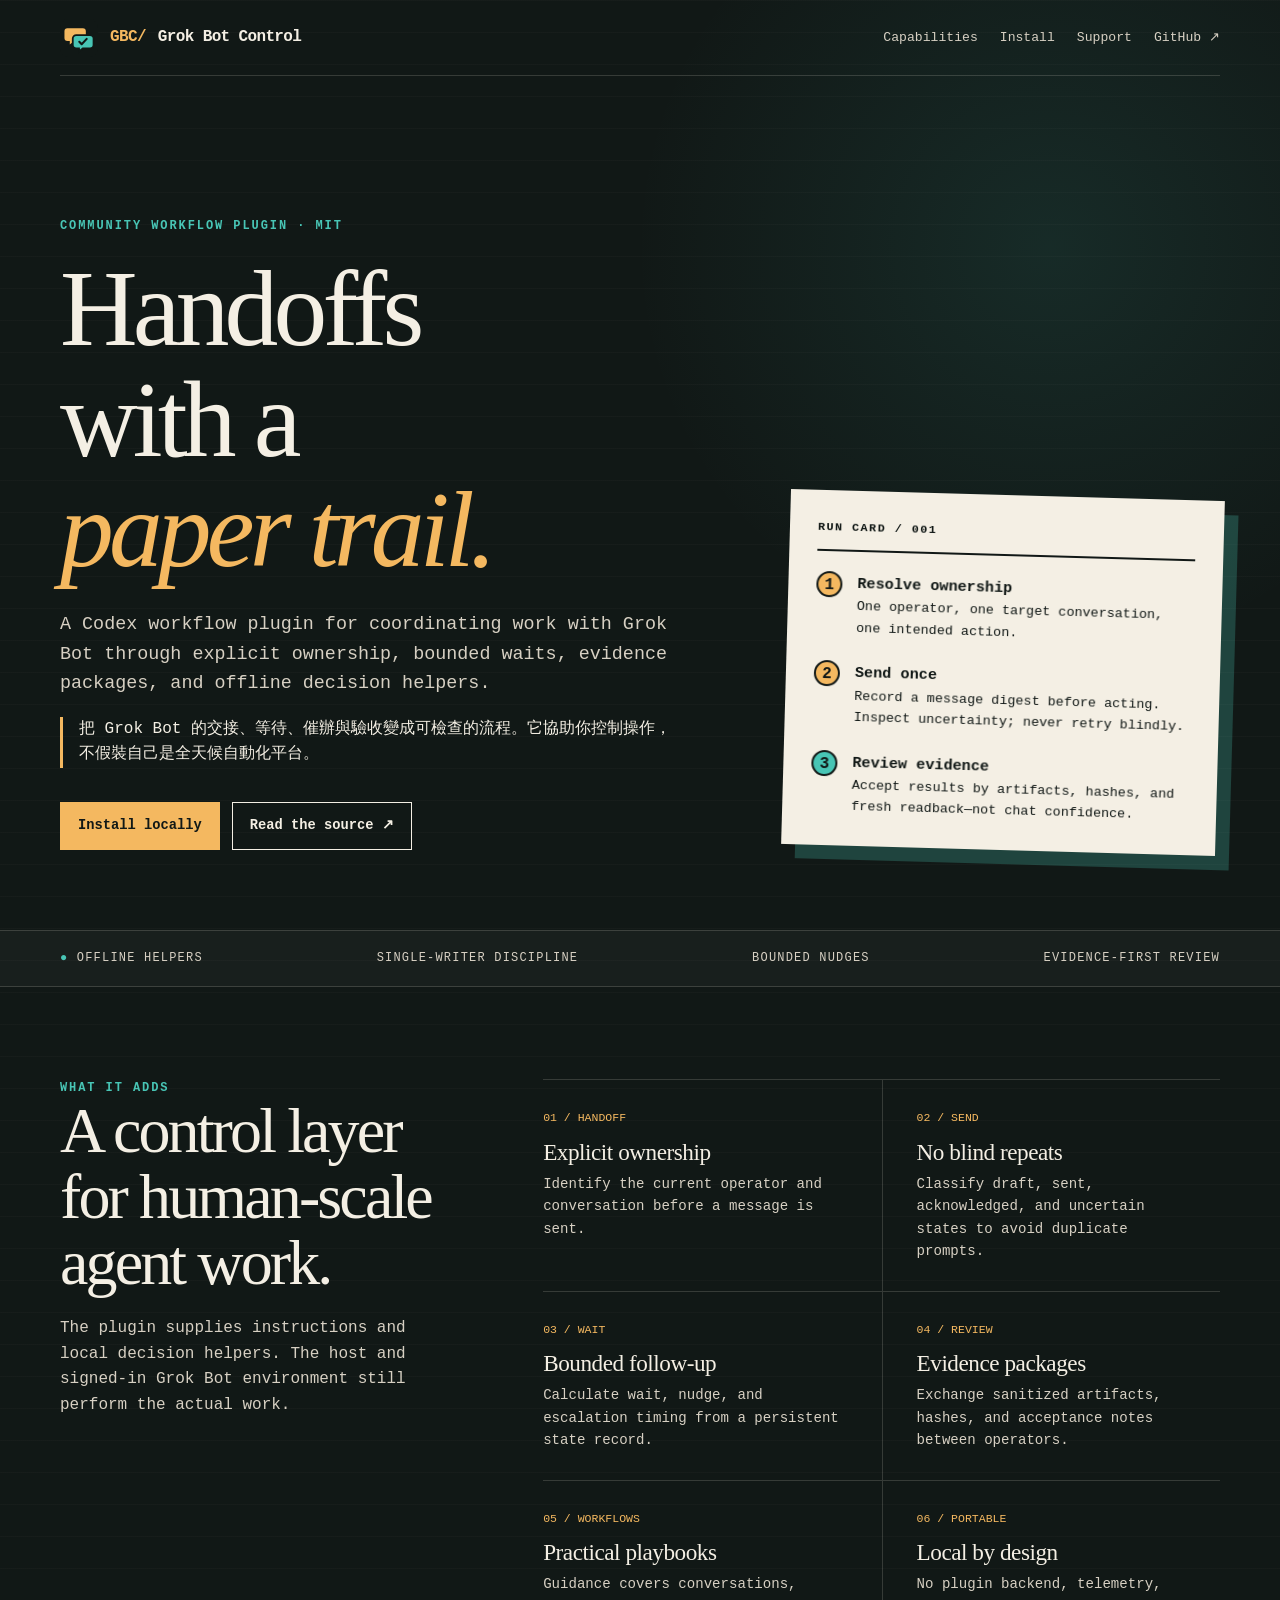
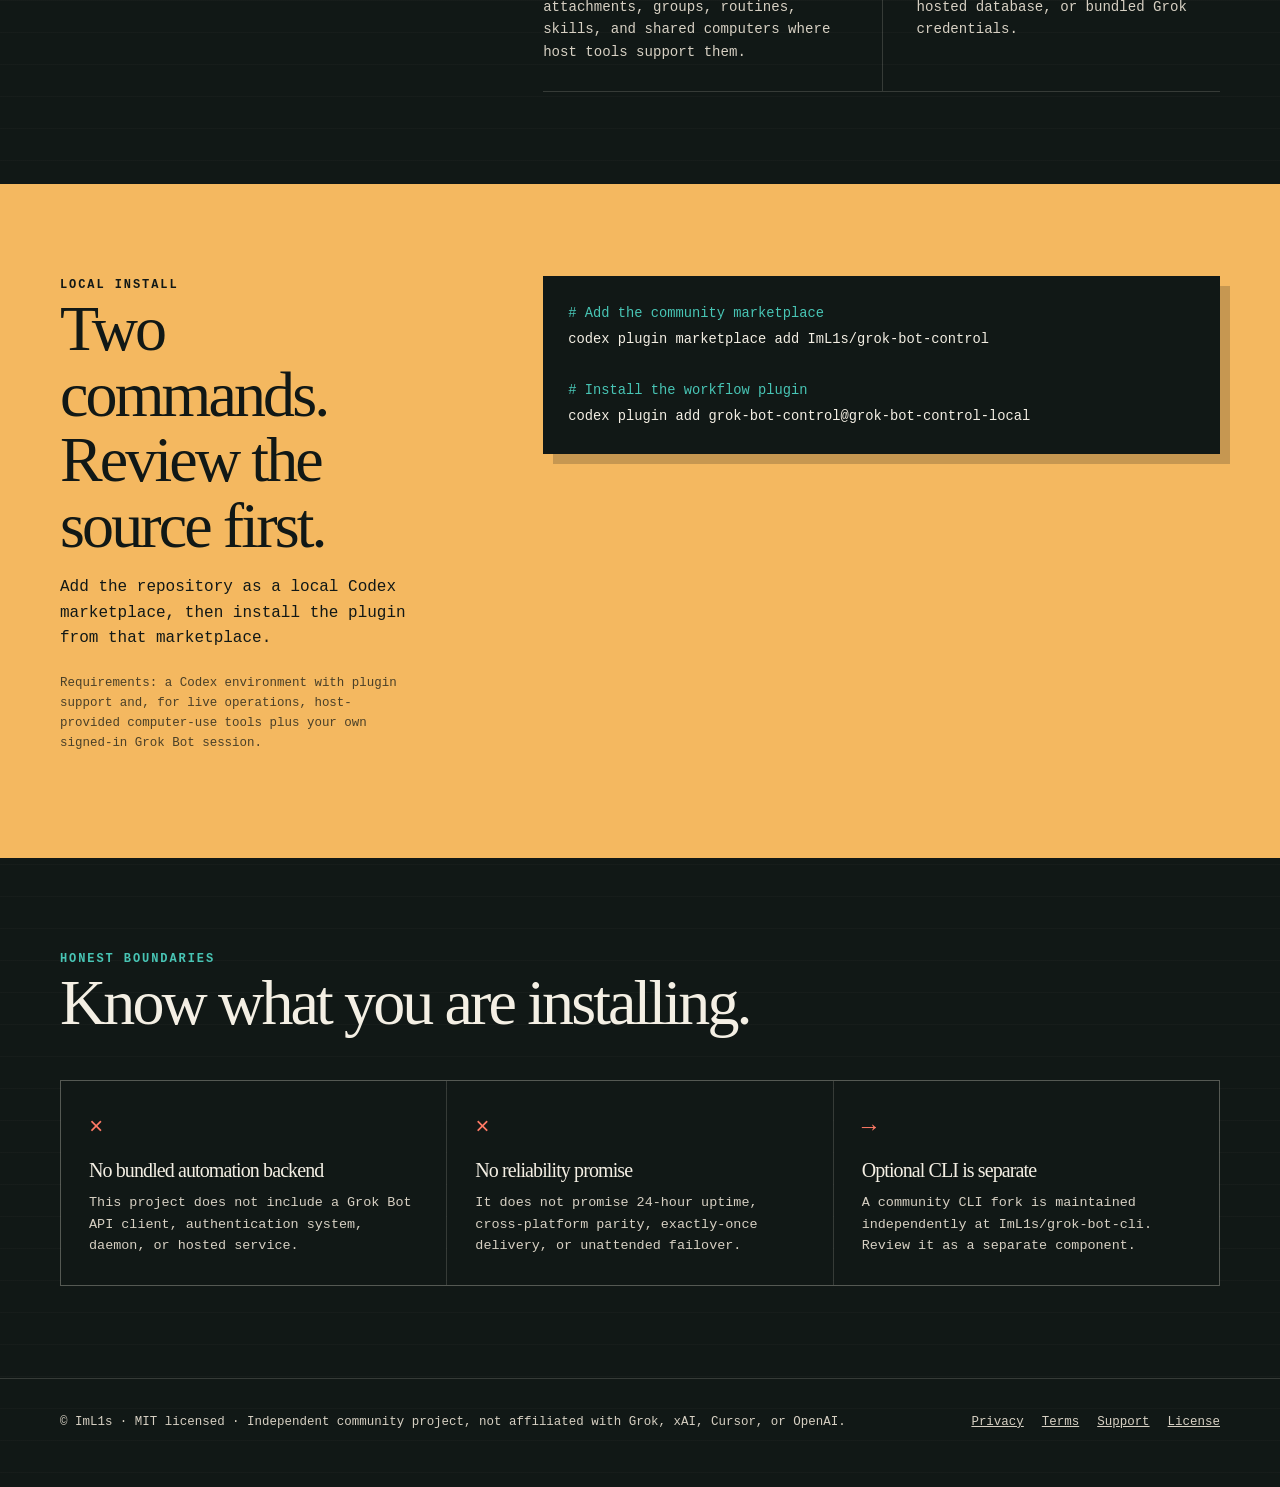
==== site/index.html @ 25c6bca8 "Release Grok Bot Control community plugin and public website" ====
<!doctype html>
<html lang="en">
<head>
  <meta charset="utf-8">
  <meta name="viewport" content="width=device-width, initial-scale=1">
  <meta name="description" content="A community Codex workflow plugin for controlled, reviewable Grok Bot coordination.">
  <meta name="theme-color" content="#111816">
  <meta property="og:title" content="Grok Bot Control">
  <meta property="og:description" content="Controlled handoffs. Reviewable evidence. No hidden backend.">
  <meta property="og:url" content="https://iml1s.github.io/grok-bot-control/">
  <meta property="og:type" content="website">
  <link rel="icon" href="assets/logo.svg" type="image/svg+xml">
  <link rel="stylesheet" href="assets/site.css">
  <title>Grok Bot Control — reviewable coordination</title>
</head>
<body>
  <header class="wrap site-head">
    <a class="brand" href="./"><img src="assets/logo.svg" alt=""><span>GBC/</span> Grok Bot Control</a>
    <nav aria-label="Primary"><a href="#capabilities">Capabilities</a><a href="#install">Install</a><a href="support/">Support</a><a href="https://github.com/ImL1s/grok-bot-control">GitHub ↗</a></nav>
  </header>

  <main>
    <div class="wrap hero">
      <div class="hero-copy">
        <div class="eyebrow">Community workflow plugin · MIT</div>
        <h1>Handoffs with a <em>paper trail.</em></h1>
        <p class="lede">A Codex workflow plugin for coordinating work with Grok Bot through explicit ownership, bounded waits, evidence packages, and offline decision helpers.</p>
        <p class="zh" lang="zh-Hant">把 Grok Bot 的交接、等待、催辦與驗收變成可檢查的流程。它協助你控制操作，不假裝自己是全天候自動化平台。</p>
        <div class="actions"><a class="button primary" href="#install">Install locally</a><a class="button" href="https://github.com/ImL1s/grok-bot-control">Read the source ↗</a></div>
      </div>
      <aside class="route-card" aria-label="Example handoff route">
        <div class="route"><b>1</b><p><strong>Resolve ownership</strong>One operator, one target conversation, one intended action.</p></div>
        <div class="route"><b>2</b><p><strong>Send once</strong>Record a message digest before acting. Inspect uncertainty; never retry blindly.</p></div>
        <div class="route"><b>3</b><p><strong>Review evidence</strong>Accept results by artifacts, hashes, and fresh readback—not chat confidence.</p></div>
      </aside>
    </div>

    <div class="band"><div class="wrap ticker"><span><b>●</b> Offline helpers</span><span>Single-writer discipline</span><span>Bounded nudges</span><span>Evidence-first review</span></div></div>

    <section id="capabilities"><div class="wrap section-grid">
      <div><div class="eyebrow">What it adds</div><h2>A control layer for human-scale agent work.</h2><p class="section-intro">The plugin supplies instructions and local decision helpers. The host and signed-in Grok Bot environment still perform the actual work.</p></div>
      <div class="capabilities">
        <article class="cap"><span class="number">01 / HANDOFF</span><h3>Explicit ownership</h3><p>Identify the current operator and conversation before a message is sent.</p></article>
        <article class="cap"><span class="number">02 / SEND</span><h3>No blind repeats</h3><p>Classify draft, sent, acknowledged, and uncertain states to avoid duplicate prompts.</p></article>
        <article class="cap"><span class="number">03 / WAIT</span><h3>Bounded follow-up</h3><p>Calculate wait, nudge, and escalation timing from a persistent state record.</p></article>
        <article class="cap"><span class="number">04 / REVIEW</span><h3>Evidence packages</h3><p>Exchange sanitized artifacts, hashes, and acceptance notes between operators.</p></article>
        <article class="cap"><span class="number">05 / WORKFLOWS</span><h3>Practical playbooks</h3><p>Guidance covers conversations, attachments, groups, routines, skills, and shared computers where host tools support them.</p></article>
        <article class="cap"><span class="number">06 / PORTABLE</span><h3>Local by design</h3><p>No plugin backend, telemetry, hosted database, or bundled Grok credentials.</p></article>
      </div>
    </div></section>

    <section class="install" id="install"><div class="wrap section-grid">
      <div><div class="eyebrow">Local install</div><h2>Two commands. Review the source first.</h2><p>Add the repository as a local Codex marketplace, then install the plugin from that marketplace.</p><p class="fineprint">Requirements: a Codex environment with plugin support and, for live operations, host-provided computer-use tools plus your own signed-in Grok Bot session.</p></div>
      <div class="codebox"><code><span class="comment"># Add the community marketplace</span>
codex plugin marketplace add ImL1s/grok-bot-control

<span class="comment"># Install the workflow plugin</span>
codex plugin add grok-bot-control@grok-bot-control-local</code></div>
    </div></section>

    <section id="boundaries"><div class="wrap">
      <div class="eyebrow">Honest boundaries</div><h2>Know what you are installing.</h2>
      <div class="limits">
        <article class="limit"><div class="mark">×</div><h3>No bundled automation backend</h3><p>This project does not include a Grok Bot API client, authentication system, daemon, or hosted service.</p></article>
        <article class="limit"><div class="mark">×</div><h3>No reliability promise</h3><p>It does not promise 24-hour uptime, cross-platform parity, exactly-once delivery, or unattended failover.</p></article>
        <article class="limit"><div class="mark">→</div><h3>Optional CLI is separate</h3><p>A community CLI fork is maintained independently at ImL1s/grok-bot-cli. Review it as a separate component.</p></article>
      </div>
    </div></section>
  </main>

  <footer><div class="wrap footer-grid"><div>© ImL1s · MIT licensed · Independent community project, not affiliated with Grok, xAI, Cursor, or OpenAI.</div><div class="footer-links"><a href="privacy/">Privacy</a><a href="terms/">Terms</a><a href="support/">Support</a><a href="https://github.com/ImL1s/grok-bot-control/blob/main/LICENSE">License</a></div></div></footer>
</body>
</html>
---- site/assets/site.css ----
:root {
  --ink: #111816;
  --ink-soft: #1a2421;
  --paper: #f4efe4;
  --paper-dim: #d7d0c3;
  --amber: #f4b860;
  --teal: #48c5b5;
  --red: #ff7a66;
  --rule: rgba(244, 239, 228, .16);
  --max: 1160px;
}

* { box-sizing: border-box; }
html { scroll-behavior: smooth; }
body {
  margin: 0;
  color: var(--paper);
  background:
    radial-gradient(circle at 82% 8%, rgba(72, 197, 181, .11), transparent 26rem),
    linear-gradient(rgba(244, 239, 228, .025) 1px, transparent 1px),
    var(--ink);
  background-size: auto, 100% 32px, auto;
  font-family: ui-monospace, SFMono-Regular, Menlo, Monaco, Consolas, "Liberation Mono", monospace;
  line-height: 1.6;
}

a { color: inherit; }
a:focus-visible, button:focus-visible { outline: 3px solid var(--amber); outline-offset: 4px; }
.wrap { width: min(calc(100% - 40px), var(--max)); margin-inline: auto; }
.site-head {
  min-height: 76px;
  display: flex;
  align-items: center;
  justify-content: space-between;
  gap: 24px;
  border-bottom: 1px solid var(--rule);
}
.brand { display: inline-flex; align-items: center; gap: 12px; text-decoration: none; font-weight: 800; letter-spacing: -.04em; }
.brand img { width: 38px; height: 38px; }
.brand span { color: var(--amber); }
nav { display: flex; gap: 22px; font-size: .82rem; }
nav a { color: var(--paper-dim); text-decoration: none; }
nav a:hover { color: var(--teal); }

.hero {
  position: relative;
  display: grid;
  grid-template-columns: 1.18fr .82fr;
  gap: clamp(48px, 8vw, 112px);
  padding: clamp(70px, 11vw, 150px) 0 80px;
}
.eyebrow { color: var(--teal); text-transform: uppercase; letter-spacing: .16em; font-size: .75rem; font-weight: 800; }
h1, h2, h3 { font-family: Georgia, "Times New Roman", serif; font-weight: 500; line-height: 1.03; letter-spacing: -.045em; }
h1 { margin: 18px 0 24px; font-size: clamp(3.4rem, 8.4vw, 7.7rem); max-width: 9ch; }
h1 em { color: var(--amber); font-style: italic; }
.lede { max-width: 62ch; color: var(--paper-dim); font-size: clamp(1rem, 1.5vw, 1.15rem); }
.zh { margin-top: 18px; color: var(--paper); border-left: 3px solid var(--amber); padding-left: 16px; }
.actions { display: flex; flex-wrap: wrap; gap: 12px; margin-top: 34px; }
.button { display: inline-block; padding: 12px 17px; border: 1px solid var(--paper); text-decoration: none; font-size: .86rem; font-weight: 800; }
.button.primary { background: var(--amber); border-color: var(--amber); color: var(--ink); }
.button:hover { transform: translate(-2px, -2px); box-shadow: 4px 4px 0 var(--teal); }

.route-card { align-self: end; position: relative; background: var(--paper); color: var(--ink); padding: 28px; transform: rotate(1.6deg); box-shadow: 14px 14px 0 rgba(72, 197, 181, .25); }
.route-card::before { content: "RUN CARD / 001"; display: block; border-bottom: 2px solid var(--ink); padding-bottom: 12px; margin-bottom: 20px; font-size: .74rem; font-weight: 900; letter-spacing: .12em; }
.route { display: grid; grid-template-columns: 28px 1fr; gap: 13px; align-items: start; }
.route + .route { margin-top: 22px; }
.route b { display: grid; place-items: center; width: 26px; height: 26px; border: 2px solid var(--ink); border-radius: 50%; background: var(--amber); }
.route:last-child b { background: var(--teal); }
.route p { margin: 0; font-size: .84rem; }
.route strong { display: block; font-size: .95rem; }

.band { border-block: 1px solid var(--rule); background: rgba(244, 239, 228, .03); }
.ticker { padding: 18px 0; display: flex; justify-content: space-between; gap: 24px; color: var(--paper-dim); font-size: .75rem; text-transform: uppercase; letter-spacing: .1em; }
.ticker b { color: var(--teal); }

section { padding: 92px 0; }
.section-grid { display: grid; grid-template-columns: .72fr 1.28fr; gap: clamp(40px, 8vw, 120px); }
h2 { margin: 0; font-size: clamp(2.4rem, 5vw, 4.7rem); }
.section-intro { margin-top: 20px; color: var(--paper-dim); max-width: 38ch; }
.capabilities { display: grid; grid-template-columns: repeat(2, 1fr); border-top: 1px solid var(--rule); }
.cap { padding: 25px 22px 28px 0; border-bottom: 1px solid var(--rule); }
.cap:nth-child(odd) { padding-right: 34px; }
.cap:nth-child(even) { padding-left: 34px; border-left: 1px solid var(--rule); }
.cap .number { color: var(--amber); font-size: .72rem; }
.cap h3 { margin: 10px 0 8px; font-size: 1.45rem; letter-spacing: -.02em; }
.cap p { margin: 0; color: var(--paper-dim); font-size: .88rem; }

.install { background: var(--amber); color: var(--ink); }
.install .section-grid { align-items: start; }
.install .eyebrow { color: var(--ink); }
.install p { max-width: 46ch; }
.codebox { background: var(--ink); color: var(--paper); padding: 25px; overflow-x: auto; box-shadow: 10px 10px 0 rgba(17, 24, 22, .2); }
.codebox code { white-space: pre; font-size: .86rem; }
.codebox .comment { color: var(--teal); }
.fineprint { font-size: .78rem; opacity: .75; margin-top: 22px; }

.limits { display: grid; grid-template-columns: repeat(3, 1fr); gap: 1px; background: var(--rule); border: 1px solid var(--rule); margin-top: 45px; }
.limit { background: var(--ink); padding: 28px; }
.limit .mark { color: var(--red); font-size: 1.5rem; }
.limit h3 { font-size: 1.25rem; margin: 12px 0; }
.limit p { color: var(--paper-dim); font-size: .84rem; margin: 0; }

footer { border-top: 1px solid var(--rule); padding: 34px 0 54px; color: var(--paper-dim); font-size: .78rem; }
.footer-grid { display: flex; justify-content: space-between; gap: 30px; }
.footer-links { display: flex; flex-wrap: wrap; gap: 18px; }

.doc { max-width: 780px; padding: 68px 0 110px; }
.doc h1 { max-width: none; font-size: clamp(3rem, 7vw, 6rem); }
.doc h2 { font-size: 2rem; margin-top: 56px; }
.doc p, .doc li { color: var(--paper-dim); }
.doc strong { color: var(--paper); }
.doc .updated { color: var(--teal); font-size: .78rem; }
.doc a { text-decoration-color: var(--amber); text-underline-offset: 3px; }

@media (prefers-reduced-motion: no-preference) {
  .hero-copy, .route-card { animation: rise .7s cubic-bezier(.2,.8,.2,1) both; }
  .route-card { animation-delay: .12s; }
  @keyframes rise { from { opacity: 0; transform: translateY(20px); } }
}
@media (max-width: 760px) {
  .site-head { align-items: flex-start; padding: 18px 0; }
  nav { gap: 12px; flex-wrap: wrap; justify-content: flex-end; }
  .hero, .section-grid { grid-template-columns: 1fr; }
  .hero { padding-top: 64px; }
  .route-card { width: calc(100% - 10px); }
  .ticker { overflow-x: auto; justify-content: flex-start; white-space: nowrap; }
  .capabilities { grid-template-columns: 1fr; }
  .cap:nth-child(even) { padding-left: 0; border-left: 0; }
  .limits { grid-template-columns: 1fr; }
  .footer-grid { flex-direction: column; }
}
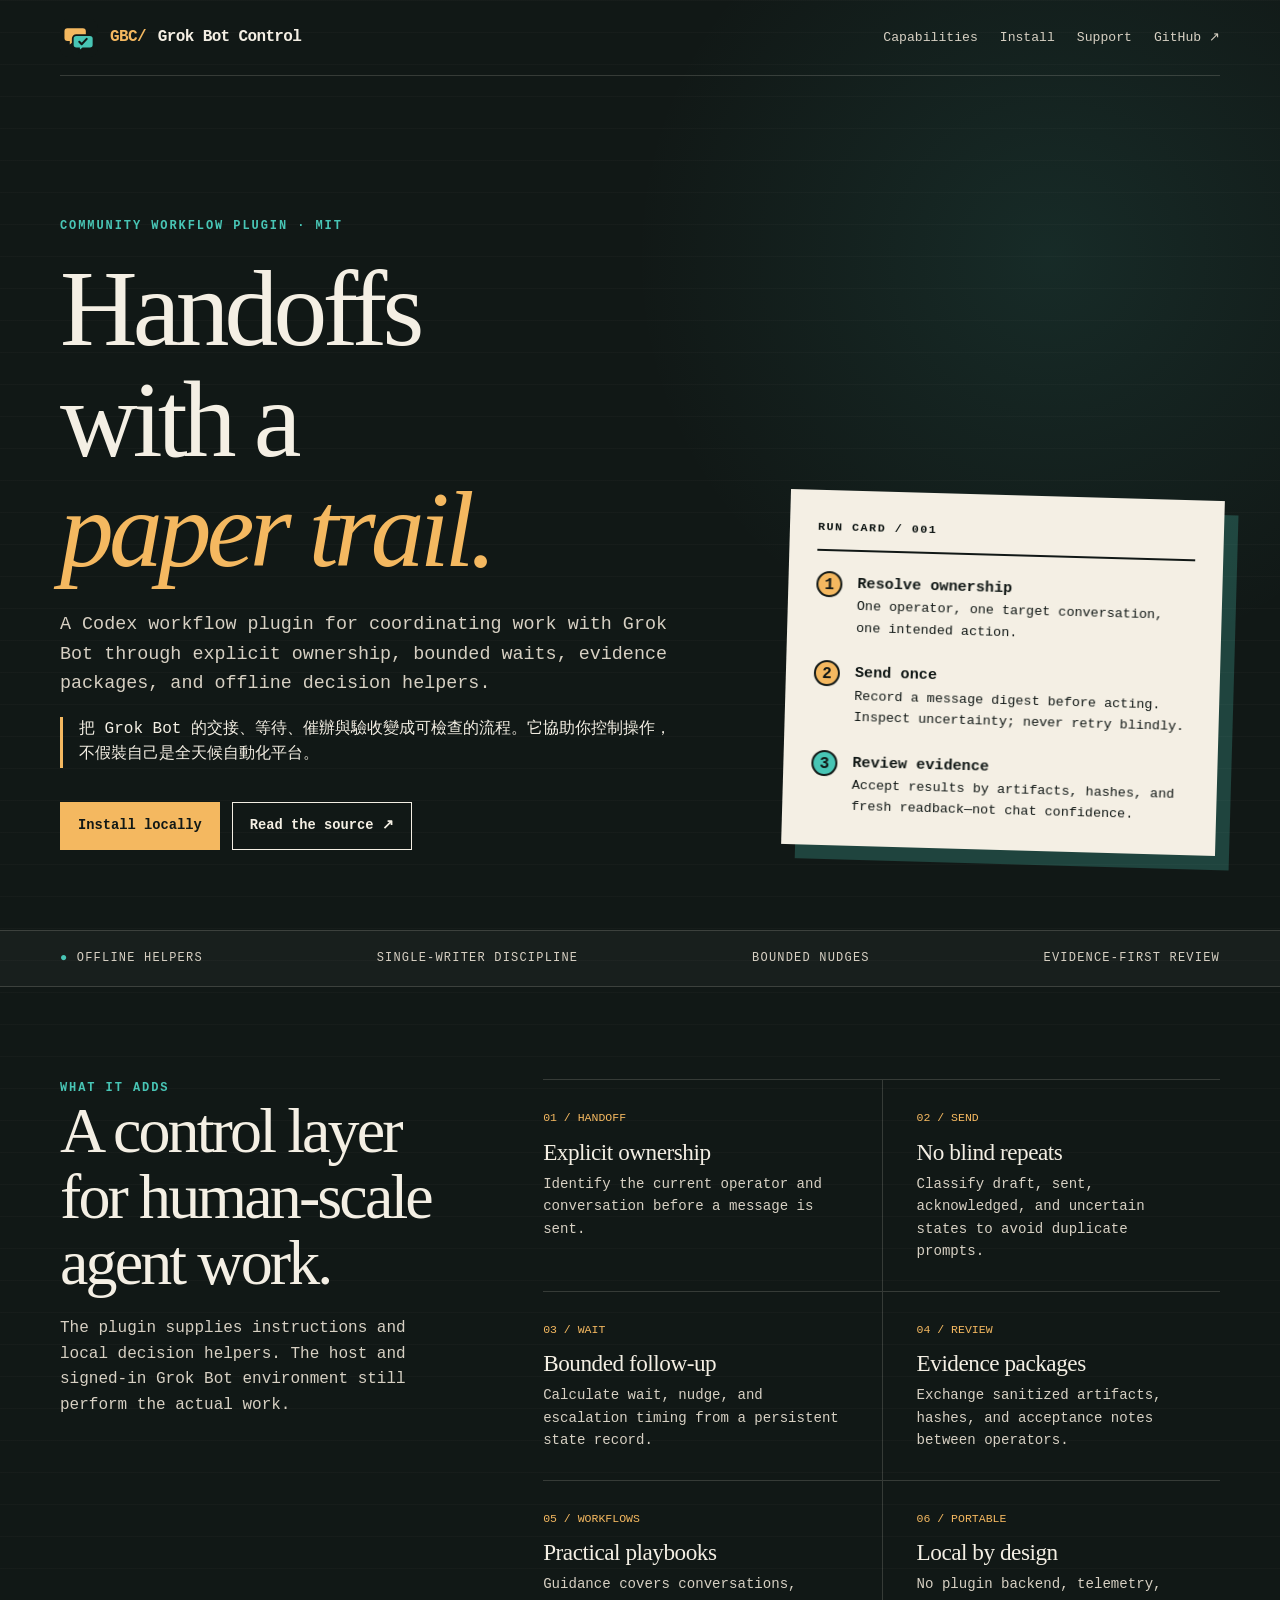
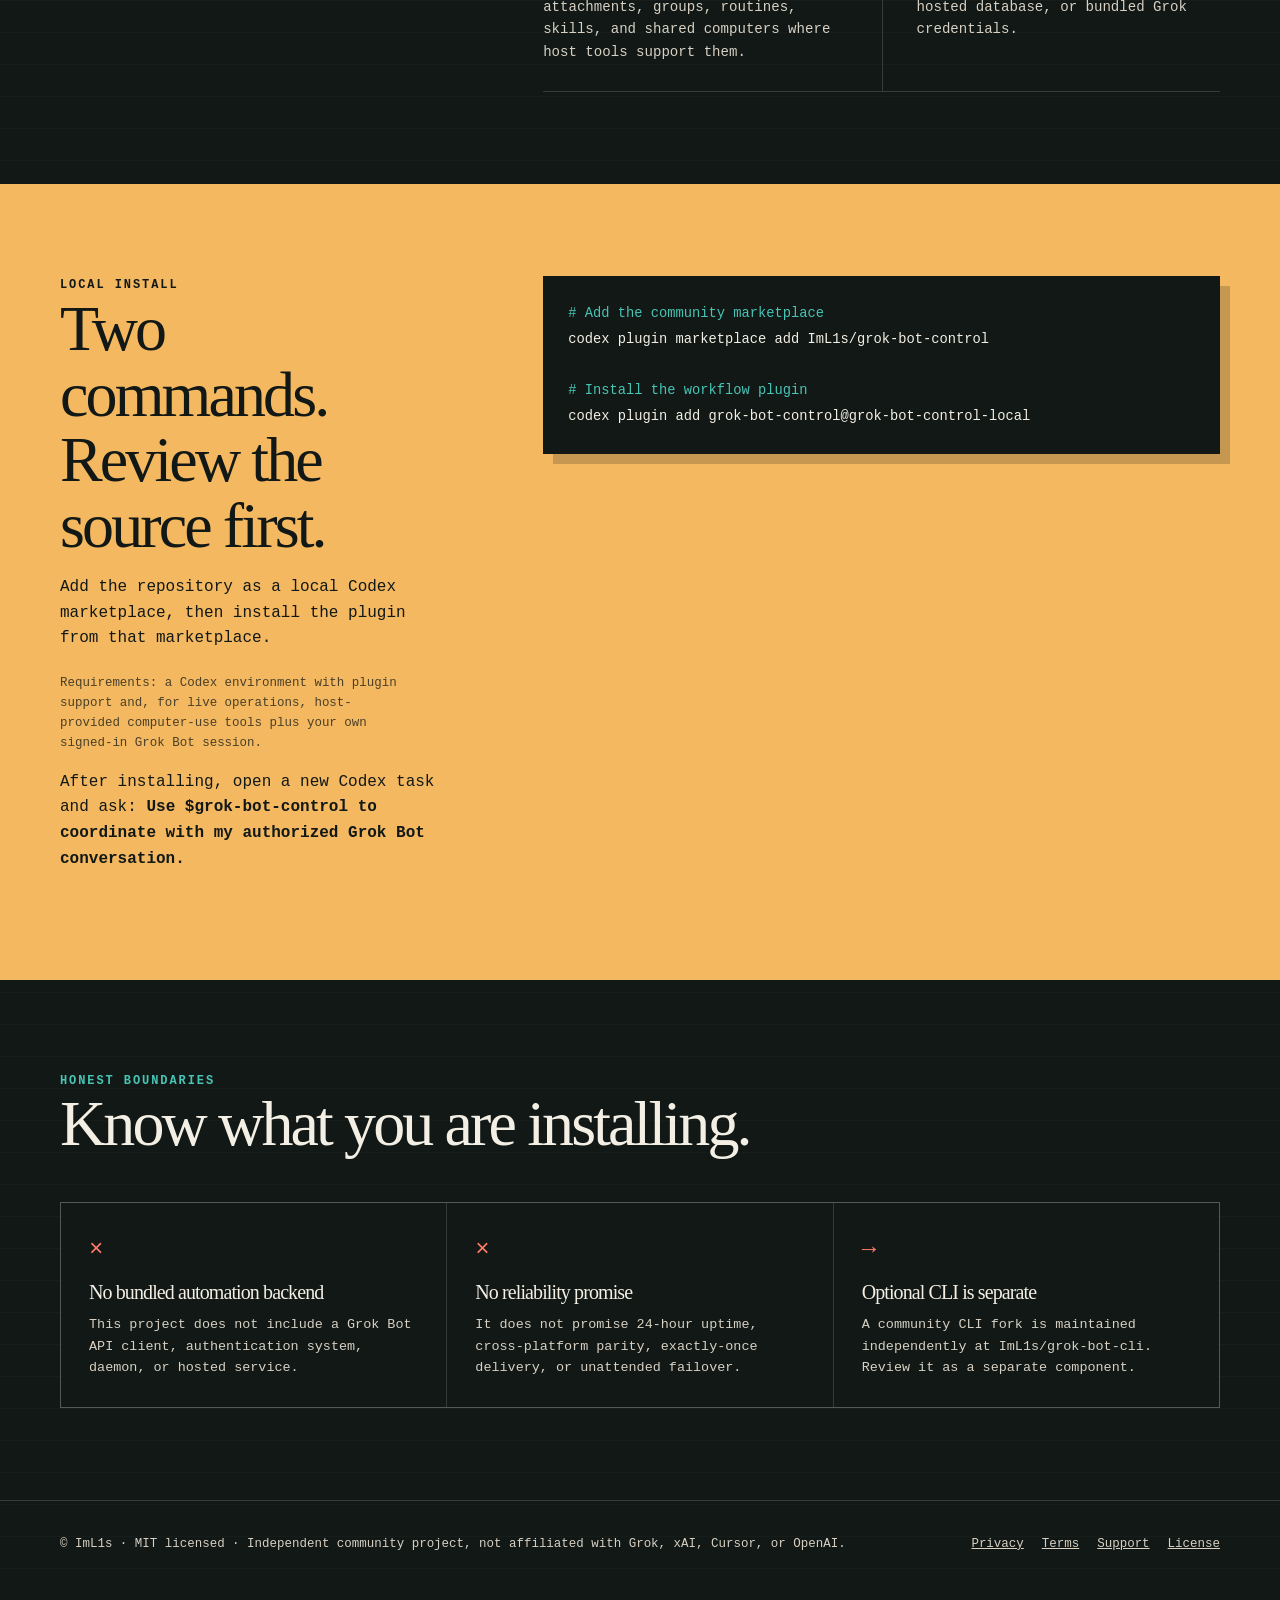
==== commit 0e100eb8: "Add first-use guidance and social preview metadata" ====
--- a/site/index.html
+++ b/site/index.html
@@ -9,6 +9,7 @@
   <meta property="og:description" content="Controlled handoffs. Reviewable evidence. No hidden backend.">
   <meta property="og:url" content="https://iml1s.github.io/grok-bot-control/">
   <meta property="og:type" content="website">
+  <meta property="og:image" content="https://iml1s.github.io/grok-bot-control/assets/logo-512.png">
   <link rel="icon" href="assets/logo.svg" type="image/svg+xml">
   <link rel="stylesheet" href="assets/site.css">
   <title>Grok Bot Control — reviewable coordination</title>
@@ -50,7 +51,7 @@
     </div></section>
 
     <section class="install" id="install"><div class="wrap section-grid">
-      <div><div class="eyebrow">Local install</div><h2>Two commands. Review the source first.</h2><p>Add the repository as a local Codex marketplace, then install the plugin from that marketplace.</p><p class="fineprint">Requirements: a Codex environment with plugin support and, for live operations, host-provided computer-use tools plus your own signed-in Grok Bot session.</p></div>
+      <div><div class="eyebrow">Local install</div><h2>Two commands. Review the source first.</h2><p>Add the repository as a local Codex marketplace, then install the plugin from that marketplace.</p><p class="fineprint">Requirements: a Codex environment with plugin support and, for live operations, host-provided computer-use tools plus your own signed-in Grok Bot session.</p><p>After installing, open a new Codex task and ask: <strong>Use $grok-bot-control to coordinate with my authorized Grok Bot conversation.</strong></p></div>
       <div class="codebox"><code><span class="comment"># Add the community marketplace</span>
 codex plugin marketplace add ImL1s/grok-bot-control
 
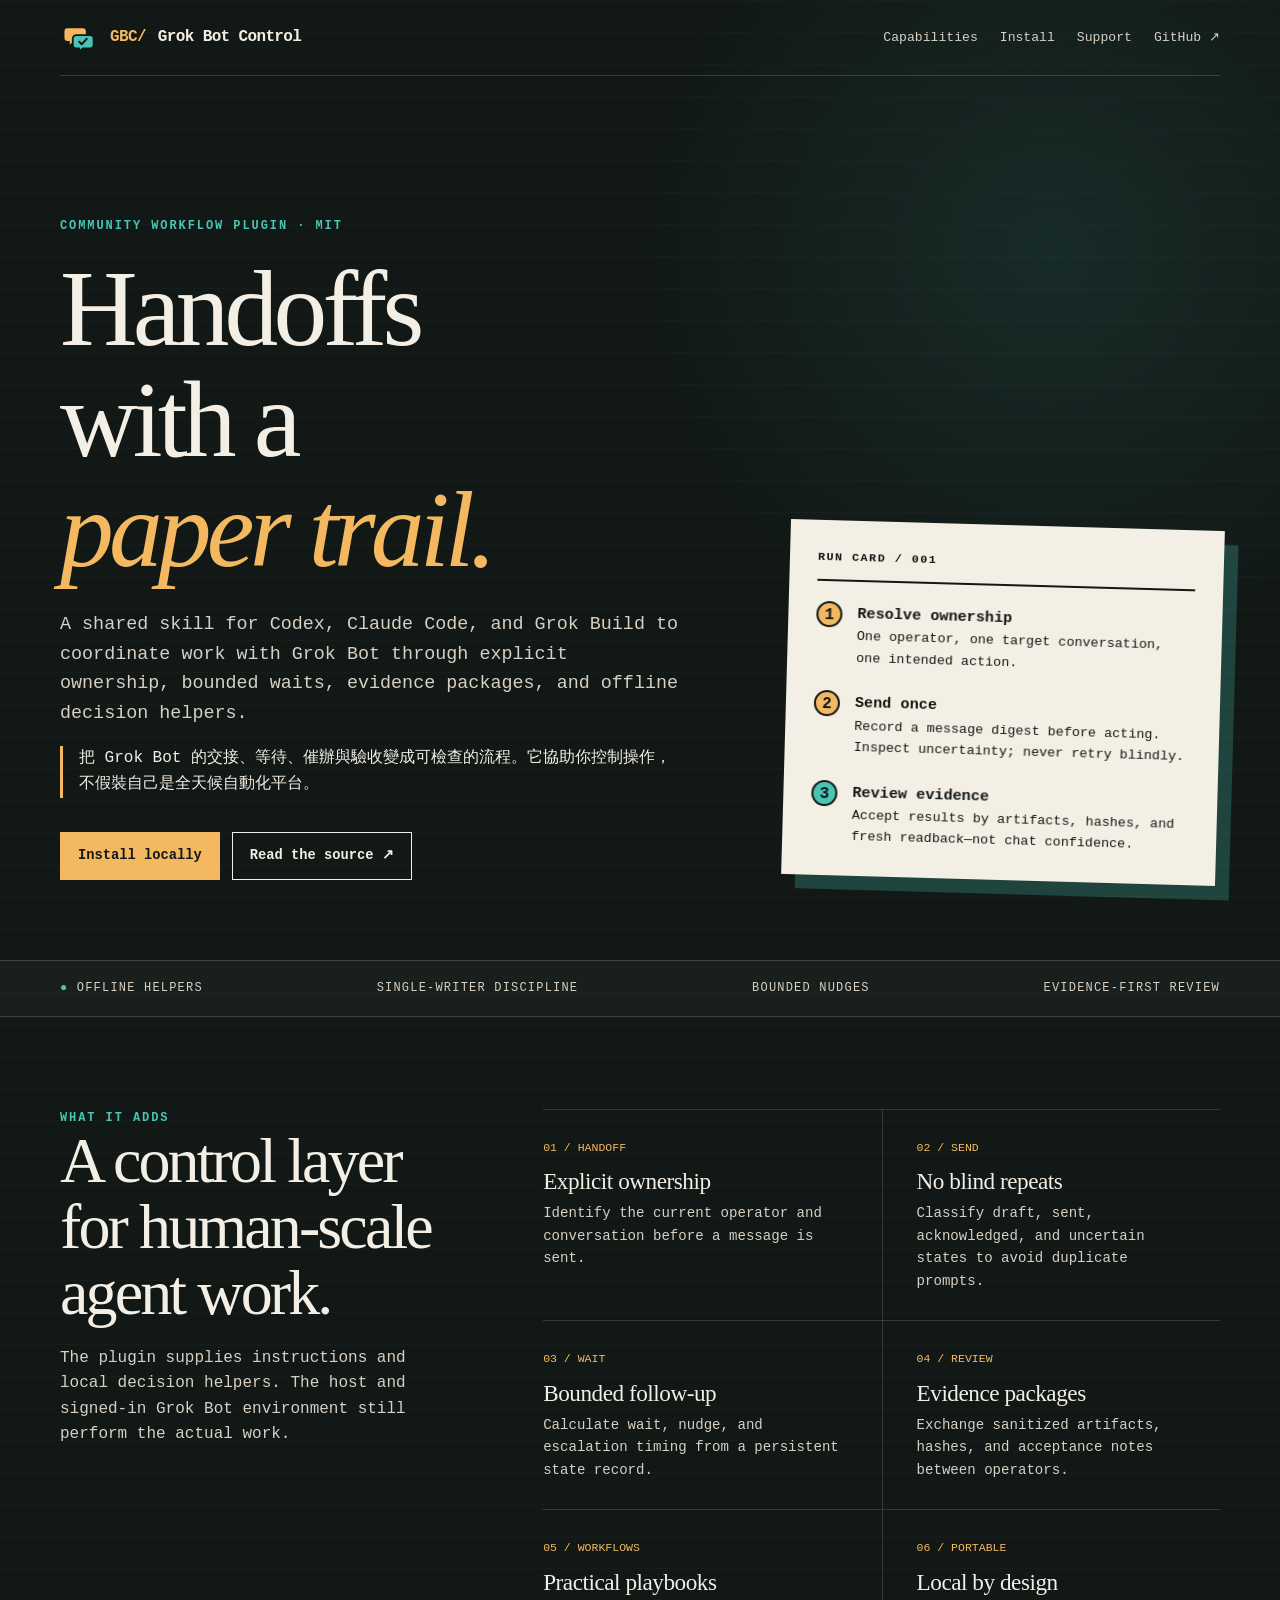
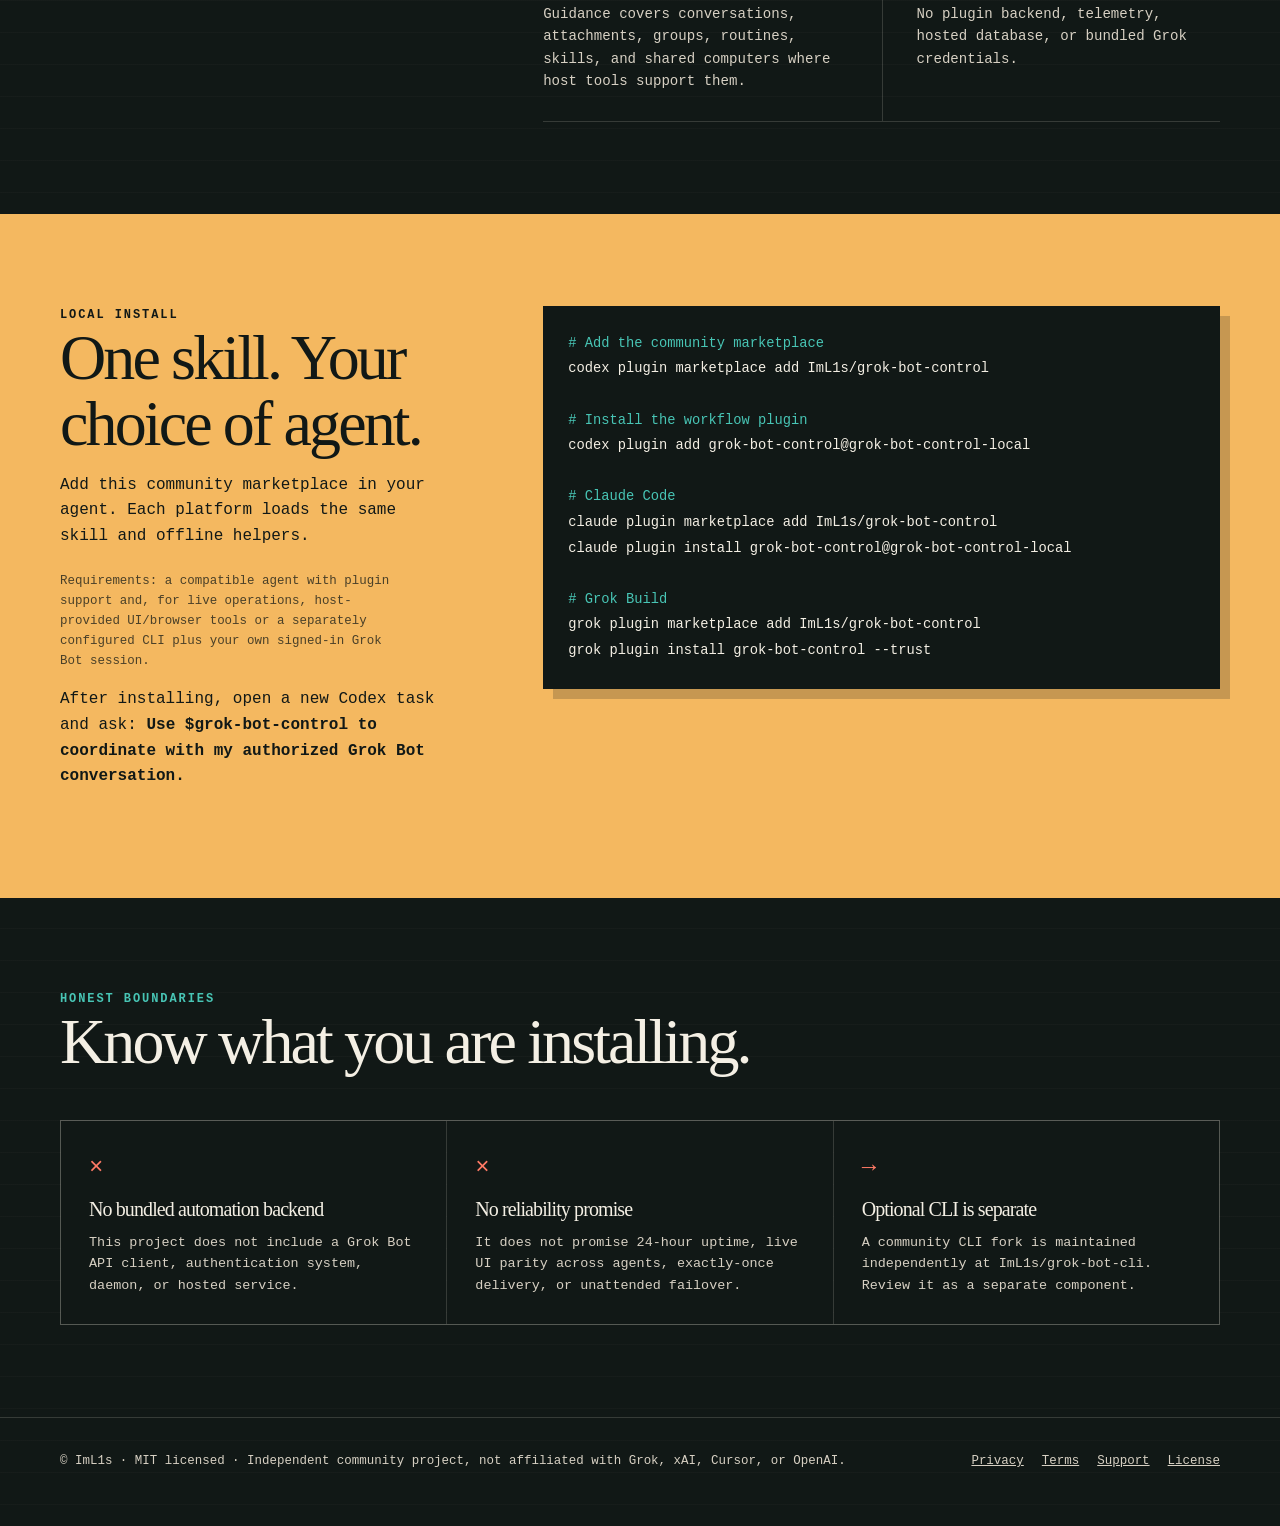
==== commit 2bf12db9: "feat: publish portable agent plugin with gated releases" ====
--- a/site/index.html
+++ b/site/index.html
@@ -3,7 +3,7 @@
 <head>
   <meta charset="utf-8">
   <meta name="viewport" content="width=device-width, initial-scale=1">
-  <meta name="description" content="A community Codex workflow plugin for controlled, reviewable Grok Bot coordination.">
+  <meta name="description" content="A shared Agent Skill for Codex, Claude Code, and Grok Build with reviewable Grok Bot handoffs.">
   <meta name="theme-color" content="#111816">
   <meta property="og:title" content="Grok Bot Control">
   <meta property="og:description" content="Controlled handoffs. Reviewable evidence. No hidden backend.">
@@ -25,7 +25,7 @@
       <div class="hero-copy">
         <div class="eyebrow">Community workflow plugin · MIT</div>
         <h1>Handoffs with a <em>paper trail.</em></h1>
-        <p class="lede">A Codex workflow plugin for coordinating work with Grok Bot through explicit ownership, bounded waits, evidence packages, and offline decision helpers.</p>
+        <p class="lede">A shared skill for Codex, Claude Code, and Grok Build to coordinate work with Grok Bot through explicit ownership, bounded waits, evidence packages, and offline decision helpers.</p>
         <p class="zh" lang="zh-Hant">把 Grok Bot 的交接、等待、催辦與驗收變成可檢查的流程。它協助你控制操作，不假裝自己是全天候自動化平台。</p>
         <div class="actions"><a class="button primary" href="#install">Install locally</a><a class="button" href="https://github.com/ImL1s/grok-bot-control">Read the source ↗</a></div>
       </div>
@@ -51,19 +51,27 @@
     </div></section>
 
     <section class="install" id="install"><div class="wrap section-grid">
-      <div><div class="eyebrow">Local install</div><h2>Two commands. Review the source first.</h2><p>Add the repository as a local Codex marketplace, then install the plugin from that marketplace.</p><p class="fineprint">Requirements: a Codex environment with plugin support and, for live operations, host-provided computer-use tools plus your own signed-in Grok Bot session.</p><p>After installing, open a new Codex task and ask: <strong>Use $grok-bot-control to coordinate with my authorized Grok Bot conversation.</strong></p></div>
+      <div><div class="eyebrow">Local install</div><h2>One skill. Your choice of agent.</h2><p>Add this community marketplace in your agent. Each platform loads the same skill and offline helpers.</p><p class="fineprint">Requirements: a compatible agent with plugin support and, for live operations, host-provided UI/browser tools or a separately configured CLI plus your own signed-in Grok Bot session.</p><p>After installing, open a new Codex task and ask: <strong>Use $grok-bot-control to coordinate with my authorized Grok Bot conversation.</strong></p></div>
       <div class="codebox"><code><span class="comment"># Add the community marketplace</span>
 codex plugin marketplace add ImL1s/grok-bot-control
 
 <span class="comment"># Install the workflow plugin</span>
-codex plugin add grok-bot-control@grok-bot-control-local</code></div>
+codex plugin add grok-bot-control@grok-bot-control-local
+
+<span class="comment"># Claude Code</span>
+claude plugin marketplace add ImL1s/grok-bot-control
+claude plugin install grok-bot-control@grok-bot-control-local
+
+<span class="comment"># Grok Build</span>
+grok plugin marketplace add ImL1s/grok-bot-control
+grok plugin install grok-bot-control --trust</code></div>
     </div></section>
 
     <section id="boundaries"><div class="wrap">
       <div class="eyebrow">Honest boundaries</div><h2>Know what you are installing.</h2>
       <div class="limits">
         <article class="limit"><div class="mark">×</div><h3>No bundled automation backend</h3><p>This project does not include a Grok Bot API client, authentication system, daemon, or hosted service.</p></article>
-        <article class="limit"><div class="mark">×</div><h3>No reliability promise</h3><p>It does not promise 24-hour uptime, cross-platform parity, exactly-once delivery, or unattended failover.</p></article>
+        <article class="limit"><div class="mark">×</div><h3>No reliability promise</h3><p>It does not promise 24-hour uptime, live UI parity across agents, exactly-once delivery, or unattended failover.</p></article>
         <article class="limit"><div class="mark">→</div><h3>Optional CLI is separate</h3><p>A community CLI fork is maintained independently at ImL1s/grok-bot-cli. Review it as a separate component.</p></article>
       </div>
     </div></section>
--- a/site/assets/site.css
+++ b/site/assets/site.css
@@ -129,3 +129,8 @@
   .limits { grid-template-columns: 1fr; }
   .footer-grid { flex-direction: column; }
 }
+@media (max-width: 520px) {
+  .site-head { flex-direction: column; gap: 16px; }
+  .brand { white-space: nowrap; }
+  nav { justify-content: flex-start; }
+}
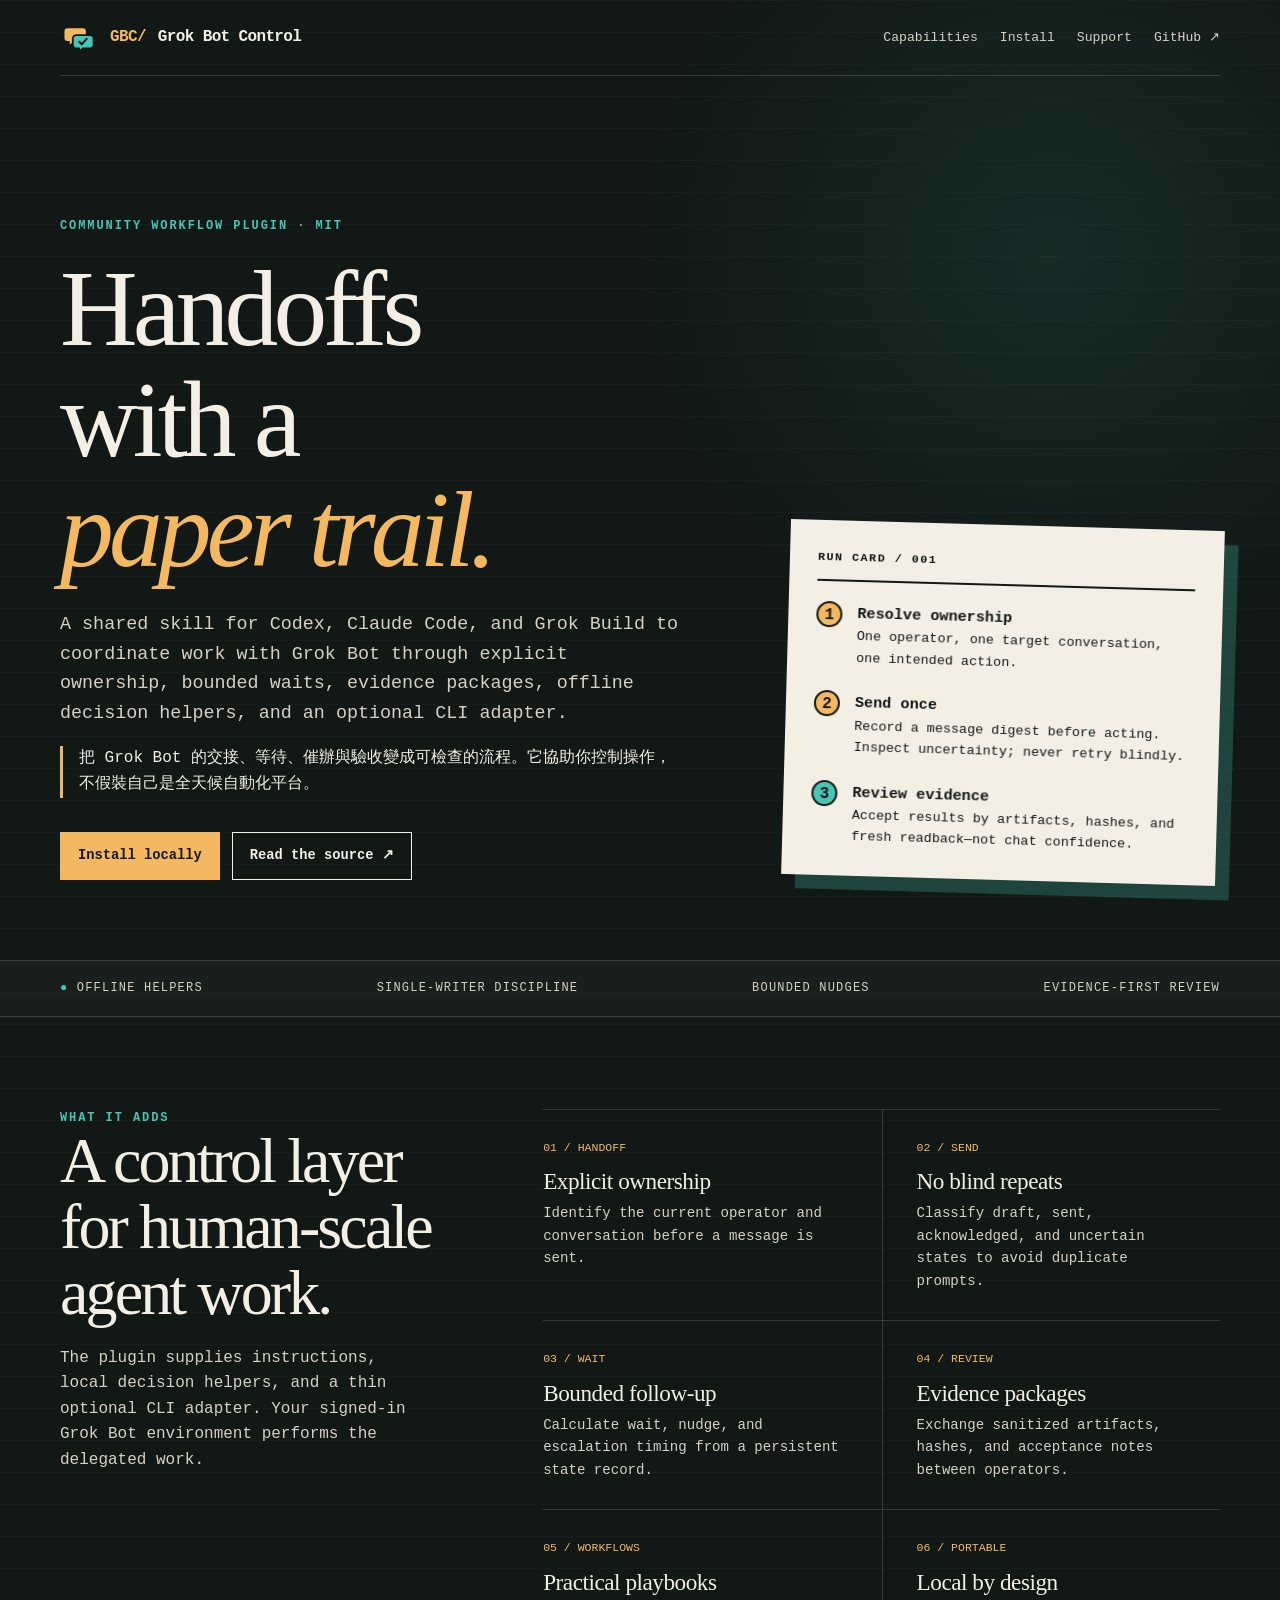
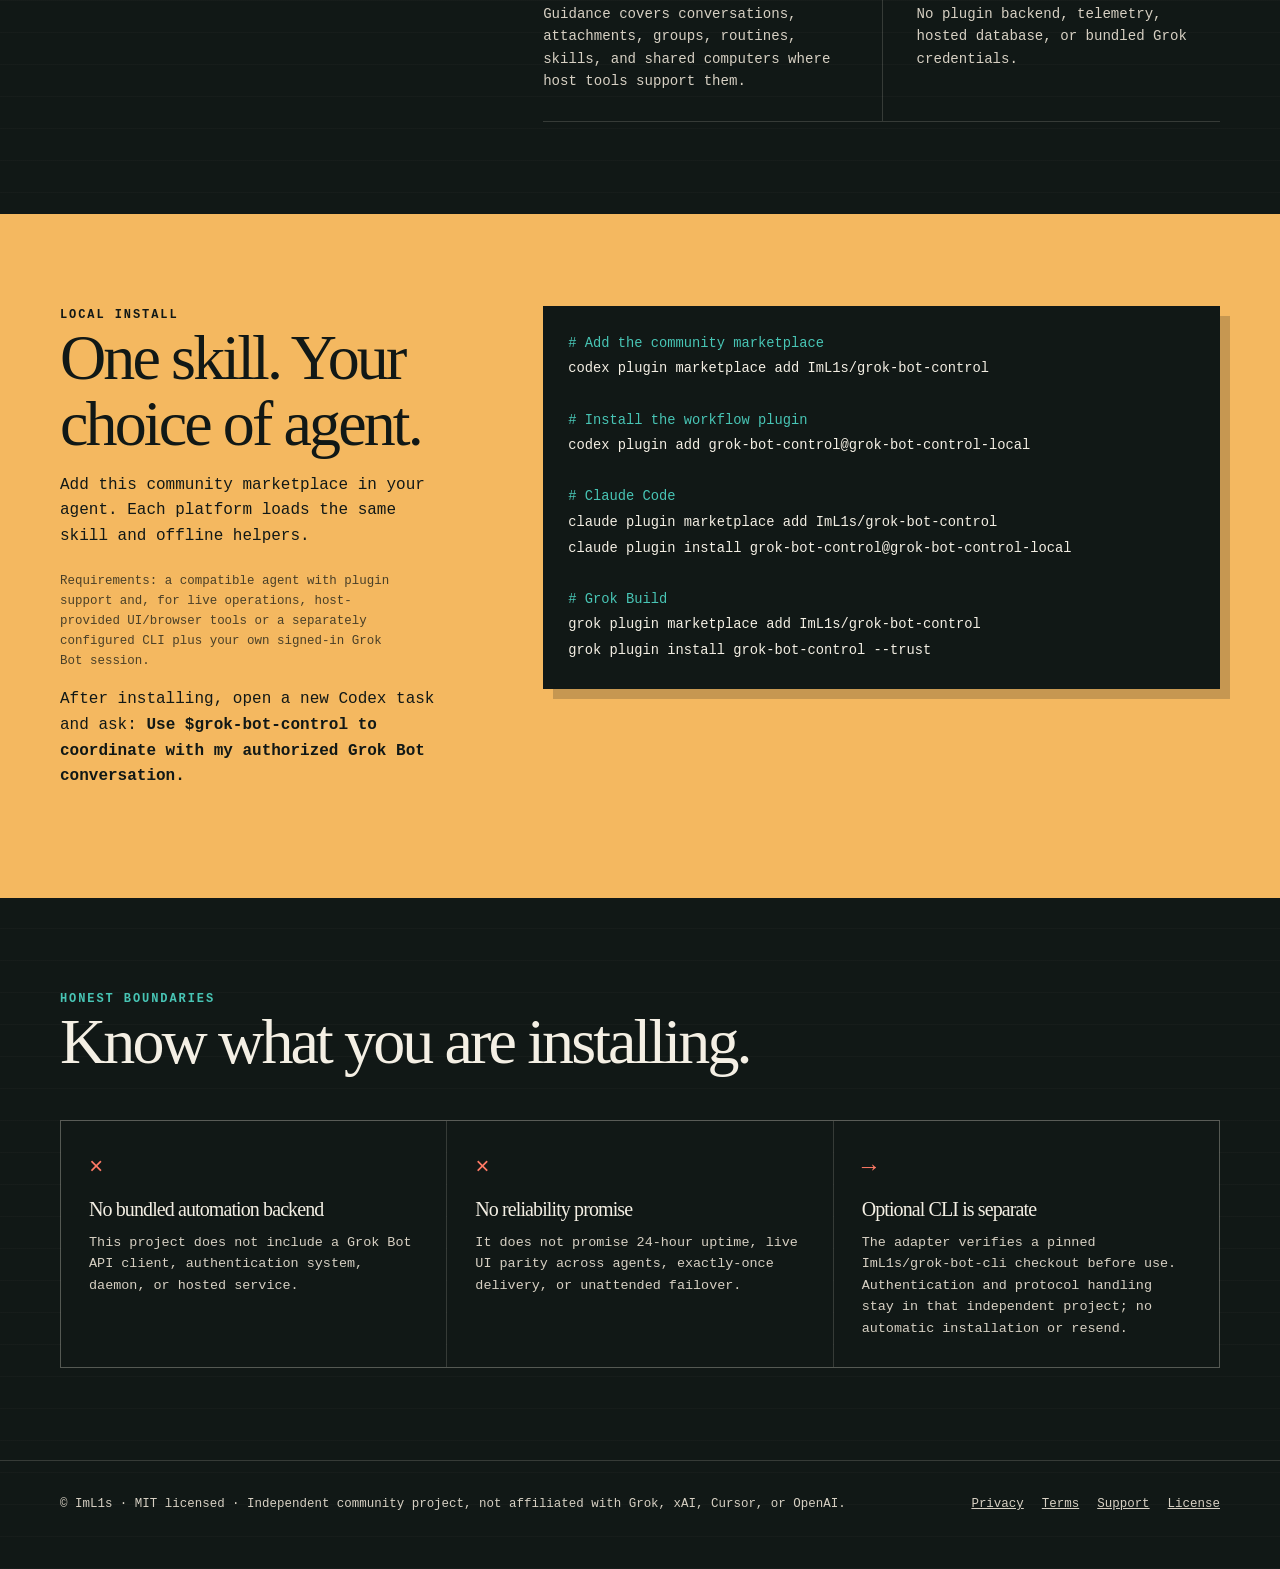
==== commit cc740c5c: "Add optional pinned CLI adapter and shared delivery journal" ====
--- a/site/index.html
+++ b/site/index.html
@@ -25,7 +25,7 @@
       <div class="hero-copy">
         <div class="eyebrow">Community workflow plugin · MIT</div>
         <h1>Handoffs with a <em>paper trail.</em></h1>
-        <p class="lede">A shared skill for Codex, Claude Code, and Grok Build to coordinate work with Grok Bot through explicit ownership, bounded waits, evidence packages, and offline decision helpers.</p>
+        <p class="lede">A shared skill for Codex, Claude Code, and Grok Build to coordinate work with Grok Bot through explicit ownership, bounded waits, evidence packages, offline decision helpers, and an optional CLI adapter.</p>
         <p class="zh" lang="zh-Hant">把 Grok Bot 的交接、等待、催辦與驗收變成可檢查的流程。它協助你控制操作，不假裝自己是全天候自動化平台。</p>
         <div class="actions"><a class="button primary" href="#install">Install locally</a><a class="button" href="https://github.com/ImL1s/grok-bot-control">Read the source ↗</a></div>
       </div>
@@ -39,7 +39,7 @@
     <div class="band"><div class="wrap ticker"><span><b>●</b> Offline helpers</span><span>Single-writer discipline</span><span>Bounded nudges</span><span>Evidence-first review</span></div></div>
 
     <section id="capabilities"><div class="wrap section-grid">
-      <div><div class="eyebrow">What it adds</div><h2>A control layer for human-scale agent work.</h2><p class="section-intro">The plugin supplies instructions and local decision helpers. The host and signed-in Grok Bot environment still perform the actual work.</p></div>
+      <div><div class="eyebrow">What it adds</div><h2>A control layer for human-scale agent work.</h2><p class="section-intro">The plugin supplies instructions, local decision helpers, and a thin optional CLI adapter. Your signed-in Grok Bot environment performs the delegated work.</p></div>
       <div class="capabilities">
         <article class="cap"><span class="number">01 / HANDOFF</span><h3>Explicit ownership</h3><p>Identify the current operator and conversation before a message is sent.</p></article>
         <article class="cap"><span class="number">02 / SEND</span><h3>No blind repeats</h3><p>Classify draft, sent, acknowledged, and uncertain states to avoid duplicate prompts.</p></article>
@@ -72,7 +72,7 @@
       <div class="limits">
         <article class="limit"><div class="mark">×</div><h3>No bundled automation backend</h3><p>This project does not include a Grok Bot API client, authentication system, daemon, or hosted service.</p></article>
         <article class="limit"><div class="mark">×</div><h3>No reliability promise</h3><p>It does not promise 24-hour uptime, live UI parity across agents, exactly-once delivery, or unattended failover.</p></article>
-        <article class="limit"><div class="mark">→</div><h3>Optional CLI is separate</h3><p>A community CLI fork is maintained independently at ImL1s/grok-bot-cli. Review it as a separate component.</p></article>
+        <article class="limit"><div class="mark">→</div><h3>Optional CLI is separate</h3><p>The adapter verifies a pinned ImL1s/grok-bot-cli checkout before use. Authentication and protocol handling stay in that independent project; no automatic installation or resend.</p></article>
       </div>
     </div></section>
   </main>
